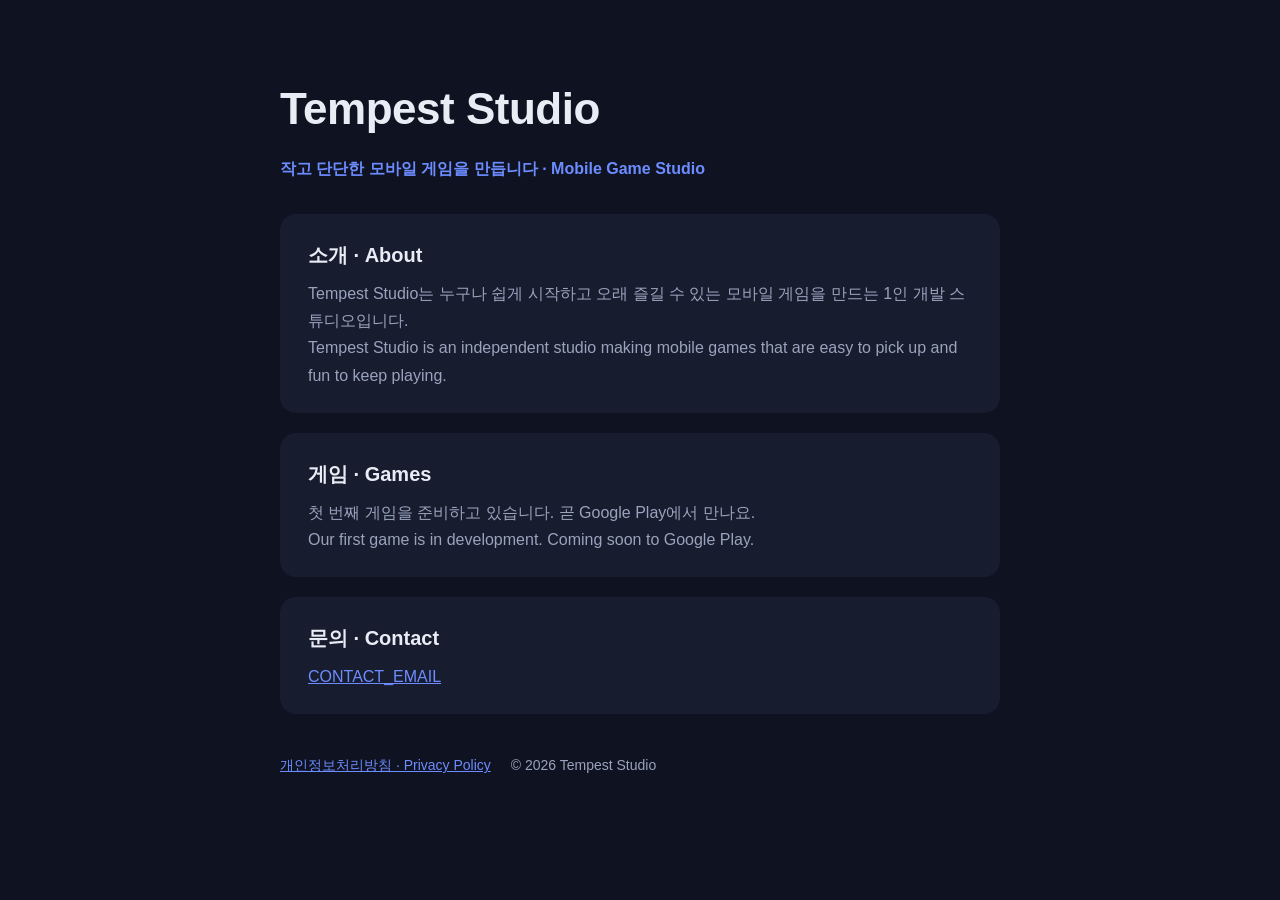
==== index.html @ 9dd07e6b "Add files via upload" ====
<!doctype html>
<html lang="ko">
<head>
<meta charset="utf-8">
<meta name="viewport" content="width=device-width, initial-scale=1">
<title>Tempest Studio</title>
<meta name="description" content="Tempest Studio - 모바일 게임 개발 스튜디오 / Mobile game studio">
<style>
  :root { --bg:#0f1220; --card:#181c2f; --text:#e9ecf5; --sub:#9aa3bd; --accent:#6c8cff; }
  * { box-sizing:border-box; }
  body { margin:0; font-family:-apple-system,BlinkMacSystemFont,"Segoe UI","Apple SD Gothic Neo","Malgun Gothic",sans-serif; background:var(--bg); color:var(--text); line-height:1.7; }
  .wrap { max-width:760px; margin:0 auto; padding:72px 20px 48px; }
  h1 { font-size:44px; margin:0 0 8px; letter-spacing:-0.5px; }
  .tag { color:var(--accent); font-weight:600; margin:0 0 32px; }
  .card { background:var(--card); border-radius:16px; padding:24px 28px; margin:0 0 20px; }
  .card h2 { font-size:20px; margin:0 0 8px; }
  .card p { margin:0; color:var(--sub); }
  a { color:var(--accent); }
  footer { color:var(--sub); font-size:14px; margin-top:40px; }
  footer a { margin-right:16px; }
</style>
</head>
<body>
<div class="wrap">
  <h1>Tempest Studio</h1>
  <p class="tag">작고 단단한 모바일 게임을 만듭니다 · Mobile Game Studio</p>

  <div class="card">
    <h2>소개 · About</h2>
    <p>Tempest Studio는 누구나 쉽게 시작하고 오래 즐길 수 있는 모바일 게임을 만드는 1인 개발 스튜디오입니다.<br>
    Tempest Studio is an independent studio making mobile games that are easy to pick up and fun to keep playing.</p>
  </div>

  <div class="card">
    <h2>게임 · Games</h2>
    <p>첫 번째 게임을 준비하고 있습니다. 곧 Google Play에서 만나요.<br>
    Our first game is in development. Coming soon to Google Play.</p>
  </div>

  <div class="card">
    <h2>문의 · Contact</h2>
    <p><a href="mailto:CONTACT_EMAIL">CONTACT_EMAIL</a></p>
  </div>

  <footer>
    <a href="privacy.html">개인정보처리방침 · Privacy Policy</a>
    <span>© 2026 Tempest Studio</span>
  </footer>
</div>
</body>
</html>
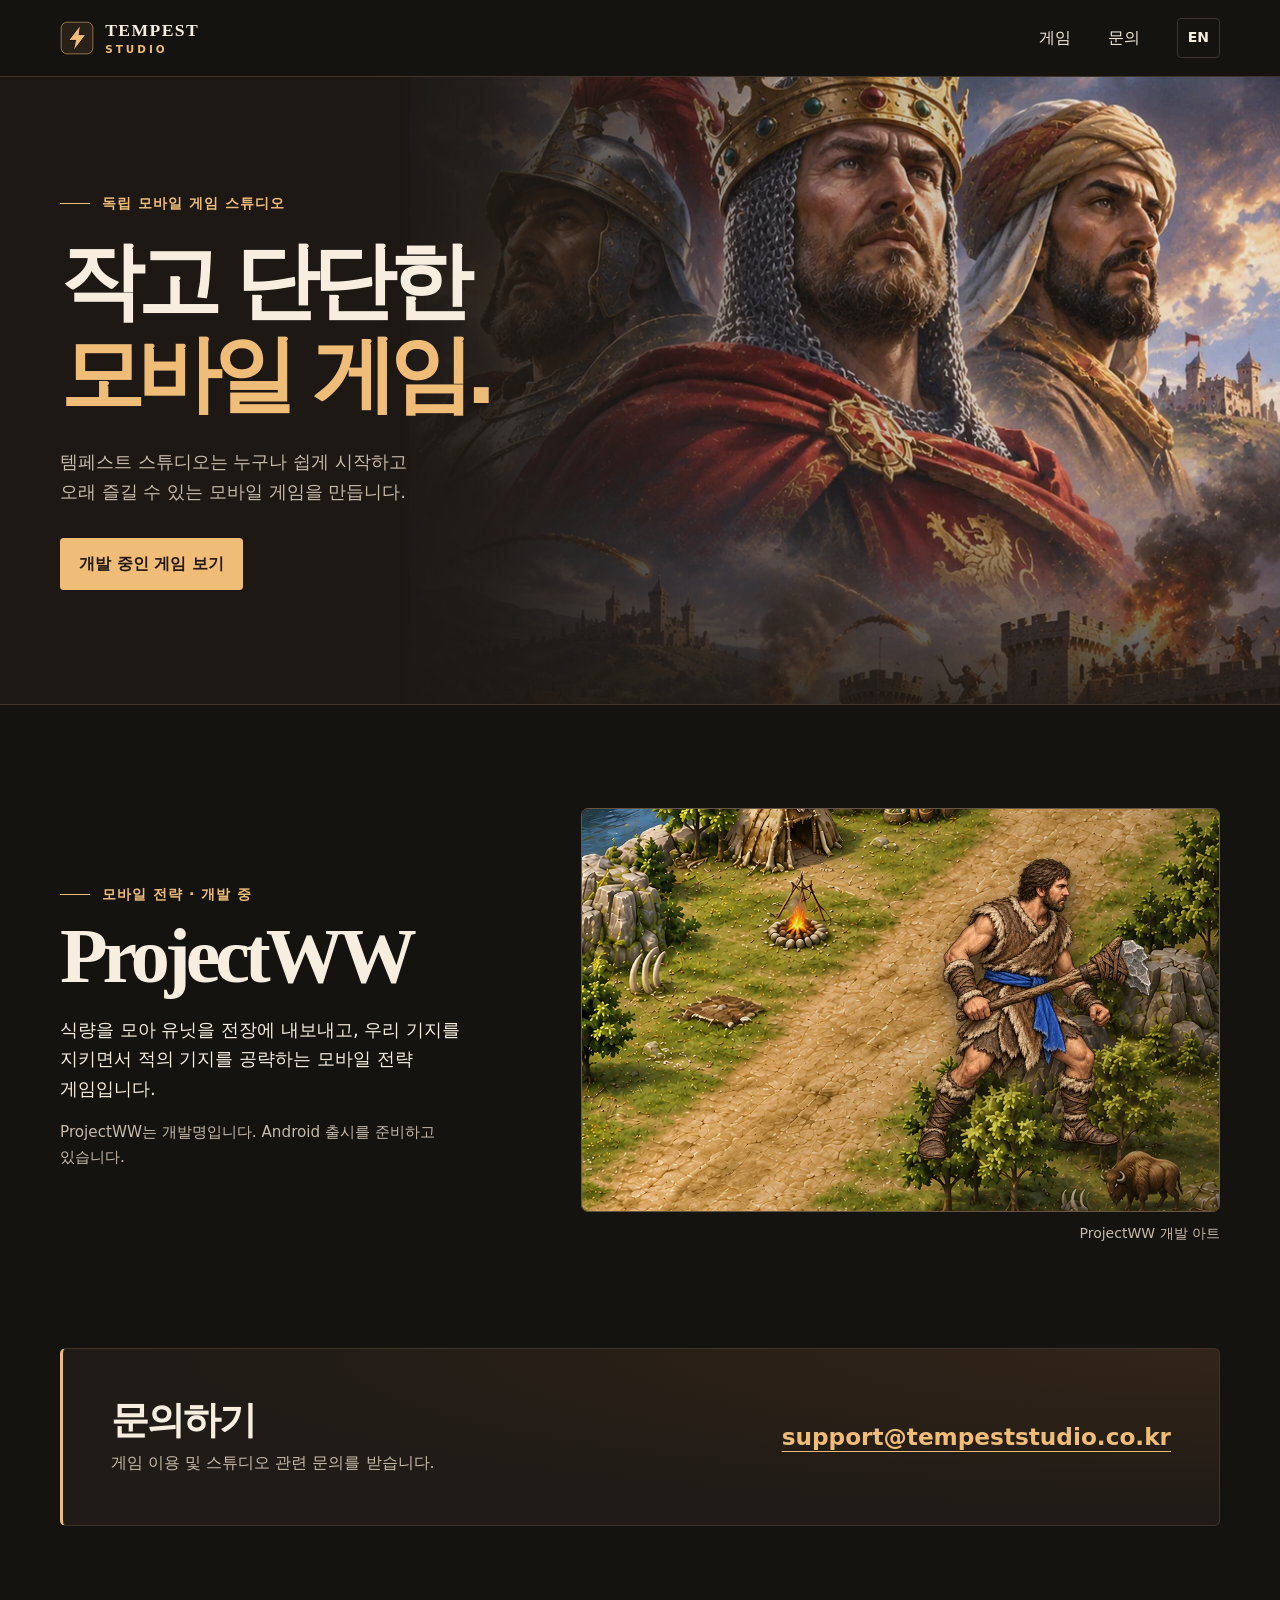
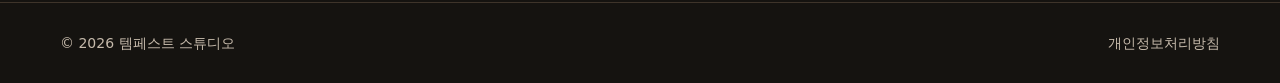
==== commit 3abbb346: "Redesign studio site with ProjectWW art and update support email" ====
--- a/index.html
+++ b/index.html
@@ -1,51 +1,121 @@
 <!doctype html>
 <html lang="ko">
 <head>
-<meta charset="utf-8">
-<meta name="viewport" content="width=device-width, initial-scale=1">
-<title>Tempest Studio</title>
-<meta name="description" content="Tempest Studio - 모바일 게임 개발 스튜디오 / Mobile game studio">
-<style>
-  :root { --bg:#0f1220; --card:#181c2f; --text:#e9ecf5; --sub:#9aa3bd; --accent:#6c8cff; }
-  * { box-sizing:border-box; }
-  body { margin:0; font-family:-apple-system,BlinkMacSystemFont,"Segoe UI","Apple SD Gothic Neo","Malgun Gothic",sans-serif; background:var(--bg); color:var(--text); line-height:1.7; }
-  .wrap { max-width:760px; margin:0 auto; padding:72px 20px 48px; }
-  h1 { font-size:44px; margin:0 0 8px; letter-spacing:-0.5px; }
-  .tag { color:var(--accent); font-weight:600; margin:0 0 32px; }
-  .card { background:var(--card); border-radius:16px; padding:24px 28px; margin:0 0 20px; }
-  .card h2 { font-size:20px; margin:0 0 8px; }
-  .card p { margin:0; color:var(--sub); }
-  a { color:var(--accent); }
-  footer { color:var(--sub); font-size:14px; margin-top:40px; }
-  footer a { margin-right:16px; }
-</style>
+  <meta charset="utf-8">
+  <meta name="viewport" content="width=device-width, initial-scale=1">
+  <meta name="theme-color" content="#151310">
+  <title>템페스트 스튜디오 | Tempest Studio</title>
+  <meta name="description" content="템페스트 스튜디오는 모바일 게임을 만드는 독립 개발 스튜디오입니다. 개발 중인 모바일 전략 게임 ProjectWW를 만나보세요.">
+  <meta property="og:title" content="템페스트 스튜디오 | Tempest Studio">
+  <meta property="og:description" content="작고 단단한 모바일 게임을 만듭니다.">
+  <meta property="og:image" content="https://tempeststudio.co.kr/assets/projectww-key-art.webp">
+  <link rel="icon" href="assets/tempest-icon.png" type="image/png">
+  <link rel="stylesheet" href="studio.css">
+  <script>
+    if (new URLSearchParams(location.search).get('lang') === 'en') {
+      document.documentElement.lang = 'en';
+      document.title = 'Tempest Studio | Independent Mobile Game Studio';
+    }
+  </script>
 </head>
-<body>
-<div class="wrap">
-  <h1>Tempest Studio</h1>
-  <p class="tag">작고 단단한 모바일 게임을 만듭니다 · Mobile Game Studio</p>
+<body id="top">
+  <a class="skip-link" href="#main">
+    <span data-language="ko">본문 바로가기</span><span data-language="en">Skip to content</span>
+  </a>
+  <header class="site-header">
+    <div class="container header-inner">
+      <a class="wordmark" href="#top">
+        <img src="assets/tempest-icon.png" alt="" width="34" height="34">
+        <span>TEMPEST<span class="wordmark-small">STUDIO</span></span>
+      </a>
+      <nav class="site-nav">
+        <a href="#games"><span data-language="ko">게임</span><span data-language="en">Games</span></a>
+        <a href="#contact"><span data-language="ko">문의</span><span data-language="en">Contact</span></a>
+        <a class="language-link" data-language="ko" href="?lang=en" lang="en" hreflang="en" aria-label="Switch to English">EN</a>
+        <a class="language-link" data-language="en" href="./" lang="ko" hreflang="ko" aria-label="한국어로 전환">KO</a>
+      </nav>
+    </div>
+  </header>
 
-  <div class="card">
-    <h2>소개 · About</h2>
-    <p>Tempest Studio는 누구나 쉽게 시작하고 오래 즐길 수 있는 모바일 게임을 만드는 1인 개발 스튜디오입니다.<br>
-    Tempest Studio is an independent studio making mobile games that are easy to pick up and fun to keep playing.</p>
-  </div>
+  <main id="main">
+    <section class="hero" aria-labelledby="hero-title">
+      <img class="hero-art" src="assets/projectww-key-art.webp" alt="" width="884" height="1570" fetchpriority="high">
+      <div class="container hero-inner">
+        <div class="hero-content">
+          <p class="eyebrow">
+            <span data-language="ko">독립 모바일 게임 스튜디오</span>
+            <span data-language="en">Independent mobile game studio</span>
+          </p>
+          <h1 id="hero-title">
+            <span data-language="ko">작고 단단한<br><em>모바일 게임.</em></span>
+            <span data-language="en">Small games.<br><em>Built to last.</em></span>
+          </h1>
+          <p class="hero-description">
+            <span data-language="ko">템페스트 스튜디오는 누구나 쉽게 시작하고 오래 즐길 수 있는 모바일 게임을 만듭니다.</span>
+            <span data-language="en">Tempest Studio makes mobile games that are easy to pick up and fun to keep playing.</span>
+          </p>
+          <a class="button" href="#games">
+            <span data-language="ko">개발 중인 게임 보기</span><span data-language="en">See what we’re making</span>
+          </a>
+        </div>
+      </div>
+    </section>
 
-  <div class="card">
-    <h2>게임 · Games</h2>
-    <p>첫 번째 게임을 준비하고 있습니다. 곧 Google Play에서 만나요.<br>
-    Our first game is in development. Coming soon to Google Play.</p>
-  </div>
+    <section class="project-section container" id="games" aria-labelledby="project-title">
+      <div class="project-grid">
+        <div class="project-copy">
+          <p class="eyebrow">
+            <span data-language="ko">모바일 전략 · 개발 중</span><span data-language="en">Mobile strategy · In development</span>
+          </p>
+          <h2 id="project-title">ProjectWW</h2>
+          <p class="project-description">
+            <span data-language="ko">식량을 모아 유닛을 전장에 내보내고, 우리 기지를 지키면서 적의 기지를 공략하는 모바일 전략 게임입니다.</span>
+            <span data-language="en">Gather food, deploy your units and take down the enemy base while defending your own in this mobile strategy game.</span>
+          </p>
+          <p class="project-platform">
+            <span data-language="ko">ProjectWW는 개발명입니다. Android 출시를 준비하고 있습니다.</span>
+            <span data-language="en">ProjectWW is the working title. We’re preparing an Android release.</span>
+          </p>
+        </div>
+        <figure class="project-figure">
+          <div class="project-art">
+            <img class="battlefield" src="assets/projectww-battlefield.webp" loading="lazy" width="960" height="660"
+                 alt="숲과 바위 사이로 흙길이 이어지는 전장" data-alt-en="A dirt road winding between trees and rocks">
+            <img class="clubman" src="assets/projectww-clubman.webp" loading="lazy" width="558" height="560"
+                 alt="돌무기를 들고 파란 천을 두른 석기 시대 유닛" data-alt-en="A Stone Age unit in blue carrying a stone weapon">
+          </div>
+          <figcaption>
+            <span data-language="ko">ProjectWW 개발 아트</span><span data-language="en">ProjectWW development artwork</span>
+          </figcaption>
+        </figure>
+      </div>
+    </section>
 
-  <div class="card">
-    <h2>문의 · Contact</h2>
-    <p><a href="mailto:CONTACT_EMAIL">CONTACT_EMAIL</a></p>
-  </div>
+    <section class="contact-section container" id="contact" aria-labelledby="contact-title">
+      <div class="contact-panel">
+        <div>
+          <h2 id="contact-title"><span data-language="ko">문의하기</span><span data-language="en">Get in touch</span></h2>
+          <p><span data-language="ko">게임 이용 및 스튜디오 관련 문의를 받습니다.</span><span data-language="en">For game support and studio inquiries.</span></p>
+        </div>
+        <a class="contact-email" href="mailto:support@tempeststudio.co.kr">support@tempeststudio.co.kr</a>
+      </div>
+    </section>
+  </main>
 
-  <footer>
-    <a href="privacy.html">개인정보처리방침 · Privacy Policy</a>
-    <span>© 2026 Tempest Studio</span>
+  <footer class="site-footer">
+    <div class="container footer-inner">
+      <small>© 2026 <span data-language="ko">템페스트 스튜디오</span><span data-language="en">Tempest Studio</span></small>
+      <a href="privacy.html" data-language="ko">개인정보처리방침</a>
+      <a href="privacy.html#privacy-en" data-language="en">Privacy Policy</a>
+    </div>
   </footer>
-</div>
+
+  <script>
+    if (document.documentElement.lang === 'en') {
+      for (const image of document.querySelectorAll('[data-alt-en]')) {
+        image.alt = image.dataset.altEn;
+      }
+    }
+  </script>
 </body>
 </html>
--- a/studio.css
+++ b/studio.css
@@ -0,0 +1,278 @@
+:root {
+  color-scheme: dark;
+  --background: #151310;
+  --surface: #201b16;
+  --text: #f7eee0;
+  --muted: #c6baab;
+  --gold: #f0bd79;
+  --border: #3e342a;
+  --sans: "Pretendard", "Noto Sans KR", "Apple SD Gothic Neo", "Malgun Gothic", system-ui, sans-serif;
+  --serif: Georgia, "Times New Roman", serif;
+}
+
+* { box-sizing: border-box; }
+html { scroll-behavior: smooth; }
+body {
+  margin: 0;
+  color: var(--text);
+  background: var(--background);
+  font: 1rem/1.65 var(--sans);
+  overflow-wrap: break-word;
+}
+html:not([lang="en"]) [data-language="en"],
+html[lang="en"] [data-language="ko"] { display: none; }
+a { color: inherit; }
+a:focus-visible { outline: 2px solid var(--gold); outline-offset: 5px; }
+img { display: block; max-width: 100%; }
+p, h1, h2, figure { margin: 0; }
+.container { width: min(100% - 7.5rem, 78rem); margin-inline: auto; }
+
+.skip-link {
+  position: fixed;
+  z-index: 5;
+  top: .75rem;
+  left: .75rem;
+  padding: .65rem 1rem;
+  color: #23170d;
+  background: var(--gold);
+  transform: translateY(calc(-100% - 1rem));
+}
+.skip-link:focus { transform: translateY(0); }
+
+.site-header { position: relative; z-index: 2; border-bottom: 1px solid var(--border); }
+.header-inner, .footer-inner {
+  display: flex;
+  align-items: center;
+  justify-content: space-between;
+  gap: 1rem;
+}
+.header-inner { min-height: 4.75rem; }
+.wordmark {
+  display: inline-flex;
+  align-items: center;
+  gap: .7rem;
+  font: 700 1.1rem/1 var(--serif);
+  letter-spacing: .08em;
+  text-decoration: none;
+}
+.wordmark img { flex: none; }
+.wordmark-small {
+  display: block;
+  margin-top: .3rem;
+  font: 700 .65rem/1 var(--sans);
+  letter-spacing: .29em;
+  color: var(--gold);
+}
+.site-nav { display: flex; align-items: center; gap: clamp(.85rem, 3vw, 2.3rem); }
+.site-nav a, .site-footer a { text-decoration: none; }
+.site-nav a:hover, .site-footer a:hover { color: var(--gold); }
+.language-link {
+  display: grid;
+  place-items: center;
+  min-height: 2.5rem;
+  min-width: 2.7rem;
+  border: 1px solid var(--border);
+  border-radius: .25rem;
+  font-size: .875rem;
+  font-weight: 700;
+}
+
+.hero {
+  position: relative;
+  overflow: hidden;
+  isolation: isolate;
+  background: #1d1814;
+  border-bottom: 1px solid var(--border);
+}
+.hero-art {
+  position: absolute;
+  z-index: -2;
+  inset: 0 0 0 auto;
+  width: 68%;
+  height: 100%;
+  object-fit: cover;
+  object-position: center 8%;
+}
+.hero::after {
+  position: absolute;
+  z-index: -1;
+  inset: 0;
+  content: "";
+  background:
+    linear-gradient(90deg, #1d1814 0%, #1d1814 29%, #1d1814eb 38%, #1d181459 61%, #1d181417 85%),
+    linear-gradient(0deg, #1d1814d9, transparent 40%);
+}
+.hero-inner {
+  min-height: clamp(35rem, 49vw, 47rem);
+  display: flex;
+  align-items: center;
+  padding-block: 5rem;
+}
+.hero-content { max-width: 42rem; }
+.eyebrow {
+  display: flex;
+  align-items: center;
+  gap: .75rem;
+  color: var(--gold);
+  font-size: .875rem;
+  font-weight: 750;
+  letter-spacing: .07em;
+}
+.eyebrow::before { content: ""; width: 1.9rem; height: 1px; background: currentColor; flex: none; }
+.hero h1 {
+  margin-top: 1.3rem;
+  font-size: clamp(3.1rem, 6.6vw, 6.65rem);
+  line-height: 1.1;
+  letter-spacing: -.087em;
+  font-weight: 850;
+  word-break: keep-all;
+}
+:lang(en) .hero h1 { font-family: var(--serif); letter-spacing: -.06em; font-weight: 700; }
+.hero h1 em { font-style: normal; color: var(--gold); }
+:lang(en) .hero h1 em { font-weight: 400; font-style: italic; }
+.hero-description {
+  max-width: 23rem;
+  margin-top: 1.6rem;
+  color: var(--muted);
+  font-size: 1.125rem;
+  word-break: keep-all;
+}
+.button {
+  display: inline-block;
+  margin-top: 2rem;
+  padding: .78rem 1.2rem;
+  border-radius: .24rem;
+  background: var(--gold);
+  color: #251a12;
+  text-decoration: none;
+  font-weight: 750;
+  transition: background-color .18s ease;
+}
+.button:hover { background: #ffd9a2; }
+
+.project-section { padding-block: clamp(4rem, 8vw, 7.25rem); }
+.project-grid {
+  display: grid;
+  grid-template-columns: minmax(0, .82fr) minmax(0, 1.18fr);
+  gap: clamp(2rem, 6vw, 6.5rem);
+  align-items: center;
+}
+.project-copy h2 {
+  margin: .6rem 0 1.15rem;
+  font: 700 clamp(2.8rem, 6.1vw, 6.15rem)/1.03 var(--serif);
+  letter-spacing: -.065em;
+}
+.project-description {
+  max-width: 26rem;
+  color: var(--text);
+  font-size: 1.125rem;
+  word-break: keep-all;
+}
+.project-platform { max-width: 26rem; margin-top: 1rem; color: var(--muted); font-size: .95rem; word-break: keep-all; }
+.project-art {
+  position: relative;
+  isolation: isolate;
+  overflow: hidden;
+  aspect-ratio: 1.58;
+  border: 1px solid #665544;
+  border-radius: .45rem;
+  background: #4a452e;
+}
+.battlefield { width: 100%; height: 100%; object-fit: cover; }
+.project-art::after {
+  position: absolute;
+  z-index: 0;
+  inset: 0;
+  content: "";
+  background: linear-gradient(110deg, #2418100a 20%, #24181038 70%, #24181085);
+}
+.clubman {
+  position: absolute;
+  z-index: 1;
+  right: 6%;
+  bottom: 6%;
+  width: 54%;
+  max-height: 88%;
+  height: auto;
+  object-fit: contain;
+  object-position: right bottom;
+  filter: drop-shadow(.15rem .85rem .65rem #171209ba);
+}
+.project-figure figcaption { margin-top: .65rem; text-align: right; color: var(--muted); font-size: .875rem; }
+
+.contact-section { padding-bottom: clamp(3rem, 6vw, 5.5rem); }
+.contact-panel {
+  display: flex;
+  flex-wrap: wrap;
+  justify-content: space-between;
+  align-items: center;
+  gap: 1.25rem 2rem;
+  padding: clamp(1.5rem, 4vw, 3rem);
+  border: 1px solid var(--border);
+  border-left: 3px solid var(--gold);
+  border-radius: .35rem;
+  background: radial-gradient(ellipse at top right, #322419, transparent 65%), var(--surface);
+}
+.contact-panel h2 { font-size: clamp(1.6rem, 3vw, 2.45rem); line-height: 1.2; letter-spacing: -.055em; }
+.contact-panel p { color: var(--muted); margin-top: .45rem; word-break: keep-all; }
+.contact-email {
+  color: var(--gold);
+  font-size: clamp(1rem, 2.05vw, 1.45rem);
+  font-weight: 650;
+  text-decoration-thickness: 1px;
+  text-underline-offset: .28em;
+  overflow-wrap: anywhere;
+}
+.contact-email:hover { color: var(--text); }
+.site-footer { border-top: 1px solid var(--border); color: var(--muted); }
+.footer-inner { min-height: 5rem; flex-wrap: wrap; padding-block: 1.2rem; font-size: .875rem; }
+.footer-inner small { font-size: inherit; }
+
+.policy {
+  width: min(100% - 2.5rem, 47.5rem);
+  margin-inline: auto;
+  padding-block: 3.5rem;
+}
+.policy h1, .policy-title {
+  margin-top: 1.5rem;
+  font-size: clamp(1.9rem, 4vw, 2.8rem);
+  line-height: 1.2;
+}
+.policy h2, .policy h3 { margin: 1.8rem 0 .5rem; }
+.policy h2:not(.policy-title), .policy h3 { font-size: 1.2rem; }
+.policy p, .policy ul { margin-top: .65rem; }
+.policy ul { padding-left: 1.35rem; }
+.policy .muted { color: var(--muted); }
+.policy a { color: var(--gold); text-underline-offset: .22em; }
+.policy hr { margin: 3rem 0; border: 0; border-top: 1px solid var(--border); }
+
+@media (max-width: 56rem) {
+  .container { width: calc(100% - 3rem); }
+  .hero-art { width: 75%; }
+  .hero::after {
+    background: linear-gradient(90deg, #1d1814 2%, #1d1814ed 28%, #1d181455 68%, #1d181419 100%),
+      linear-gradient(0deg, #1d1814bf, transparent 38%);
+  }
+}
+@media (max-width: 40rem) {
+  .container { width: calc(100% - 2.5rem); }
+  .header-inner { min-height: 4.2rem; }
+  .site-nav { font-size: .9rem; }
+  .hero-art { width: 100%; height: min(105vw, 26rem); object-position: center 22%; }
+  .hero::after { background: linear-gradient(0deg, #1d1814 37%, #1d1814dc 54%, #1d181420 86%); }
+  .hero-inner { min-height: 0; align-items: end; padding-top: min(69vw, 19rem); padding-bottom: 2.75rem; }
+  .hero h1 { font-size: clamp(2.95rem, 10.9vw, 4.7rem); }
+  .hero-description { max-width: 21rem; font-size: 1rem; margin-top: 1.15rem; }
+  .button { margin-top: 1.4rem; }
+  .project-grid { grid-template-columns: 1fr; gap: 1.55rem; }
+}
+@media (max-width: 24rem) {
+  .container { width: calc(100% - 2rem); }
+  .wordmark { gap: .38rem; font-size: .96rem; }
+  .wordmark img { width: 1.75rem; height: 1.75rem; }
+  .site-nav { gap: .68rem; }
+}
+@media (prefers-reduced-motion: reduce) {
+  html { scroll-behavior: auto; }
+  .button { transition: none; }
+}
